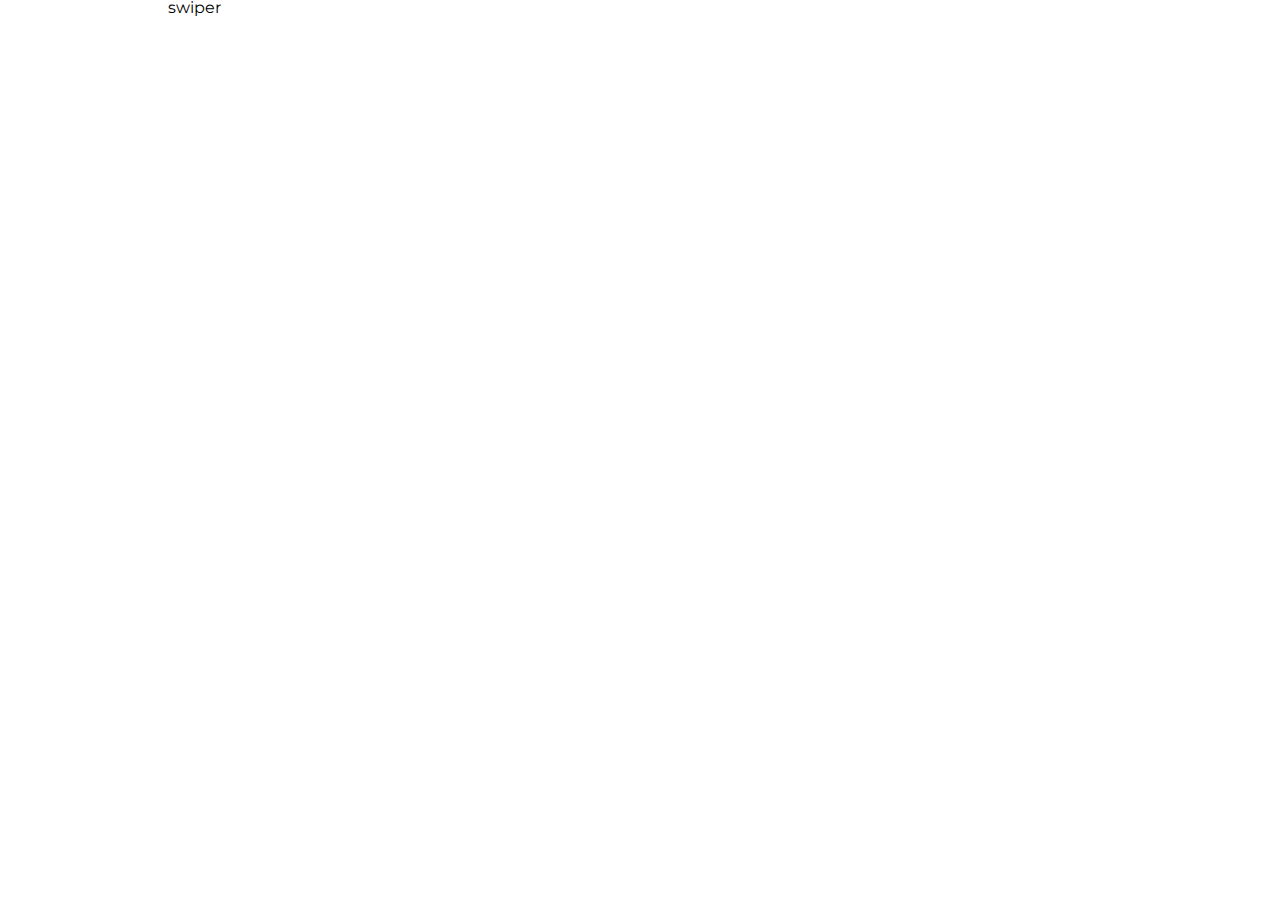
==== index.html @ b935b802 "start" ====
<!DOCTYPE html>
<html lang="ru">
<head>
    <meta charset="UTF-8">
    <meta http-equiv="X-UA-Compatible" content="IE=edge">
    <link rel="shortcut icon" href="#" type="image/x-icon">
    <meta name="viewport" content="width=device-width, initial-scale=1.0">
    <link rel="preconnect" href="https://fonts.googleapis.com">
    <link rel="preconnect" href="https://fonts.gstatic.com" crossorigin>
    <link href="https://fonts.googleapis.com/css2?family=Montserrat&display=swap" rel="stylesheet">
    <link rel="stylesheet" href="/css/reset.css">
    <link rel="stylesheet" href="/css/style.css">
    <link rel="stylesheet" href="/css/swiper-bundle.min.css">
    <title>INDEX</title>
</head>
<body>
    <div class="wrapper">
        <header class="header">
            <div class="container">
                <p>swiper</p>
            </div>
        </header>
        <div class="content">
            <div class="container">
                
            </div>
        </div>
        <footer class="footer">
            <div class="container">

            </div>
        </footer>
    </div>
    <script
  src="https://code.jquery.com/jquery-3.6.0.js"
  integrity="sha256-H+K7U5CnXl1h5ywQfKtSj8PCmoN9aaq30gDh27Xc0jk="
  crossorigin="anonymous"></script>
    <script src="/js/burger.js"></script>
    <script src="/js/form.js"></script>
    <script src="/js/popup.js"></script>
    <script src="/js/script.js"></script>
    <script src="/js/swiper-bundle.min.js"></script>
    <script src="/js/swiper.js"></script>
</body>
</html>
---- css/style.css ----
html, body {
    height:100%;
}

body {
    font-family: 'Montserrat', sans-serif;
}
.wrapper {
    display: flex;
    min-height: 100%;
    flex: 1 1 auto;
    flex-direction: column;
    overflow: hidden;
    
}
.container {
    max-width: 945px;
    margin: 0 auto;
    min-height: 100%;
}
@media (max-width: 1200px) {
    .container {
        max-width: 945px;
        margin: 0 auto;
    }
}
@media (max-width: 992px) {
    .container {
        max-width: 680px;
        margin: 0 auto;
    }
}
@media (max-width: 690px) {
    .container {
        max-width: none;
        margin: 0 auto;
    }
}

/* -------------------------------- HEADER BLOCK -------------------------------- */

.header {
}

/* -------------------------------- END HEADER BLOCK -------------------------------- */
/* -------------------------------- CONTENT BLOCK -------------------------------- */

.content {
    flex: 1 1 auto;
}

/* -------------------------------- END CONTENT BLOCK -------------------------------- */
/* -------------------------------- FOOTER BLOCK -------------------------------- */



/* -------------------------------- END FOOTER BLOCK -------------------------------- */
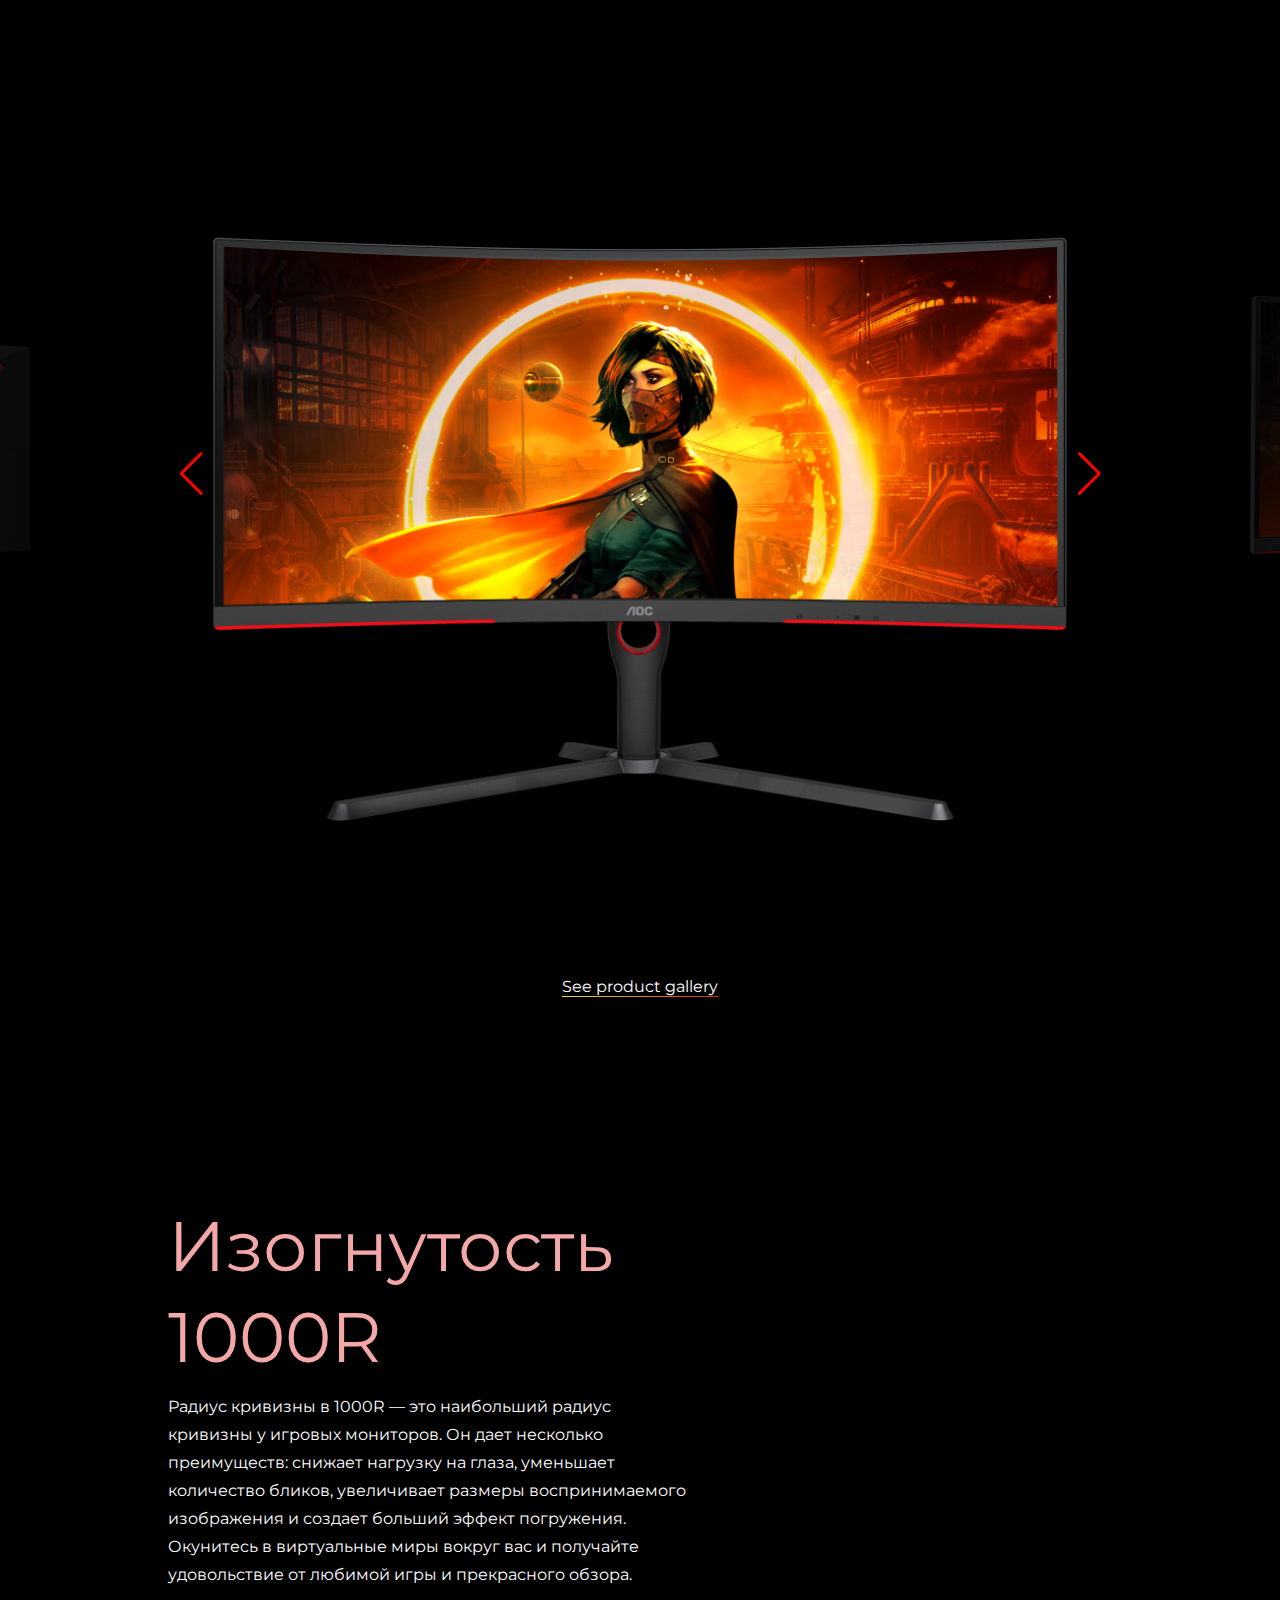
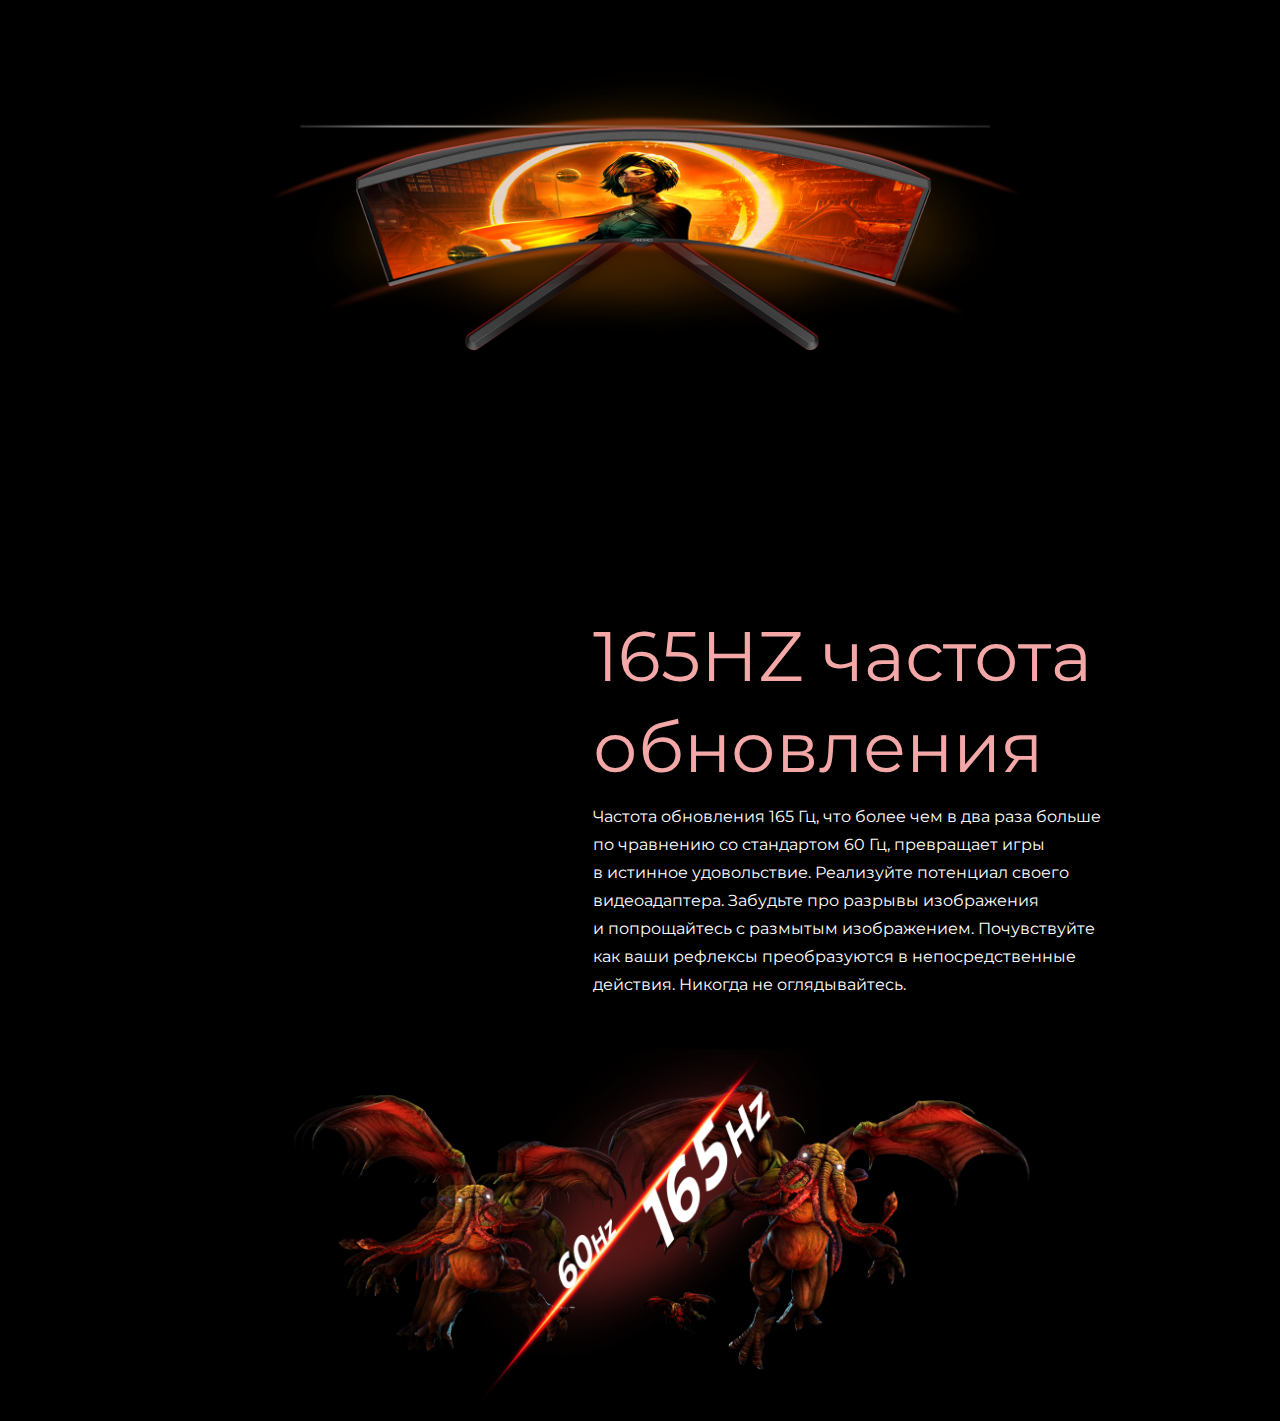
==== commit b8764b91: "preRel" ====
--- a/index.html
+++ b/index.html
@@ -9,7 +9,7 @@
     <link rel="preconnect" href="https://fonts.gstatic.com" crossorigin>
     <link href="https://fonts.googleapis.com/css2?family=Montserrat&display=swap" rel="stylesheet">
     <link rel="stylesheet" href="/css/reset.css">
-    <link rel="stylesheet" href="/css/style.css">
+    <link rel="stylesheet" href="/css/style.css?v1.0.3">
     <link rel="stylesheet" href="/css/swiper-bundle.min.css">
     <title>INDEX</title>
 </head>
@@ -17,28 +17,81 @@
     <div class="wrapper">
         <header class="header">
             <div class="container">
-                <p>swiper</p>
+                <div class="swiper-container">
+                    <div class="swiper-wrapper">
+                        <div class="swiper-slide">
+                            <img src="/images/swiper/1st.png" alt="1st image" class="swiper__img">
+                        </div>
+                        <div class="swiper-slide">
+                            <img src="/images/swiper/2nd.png" alt="2nd image" class="swiper__img">
+                        </div>
+                        <div class="swiper-slide">
+                            <img src="/images/swiper/3rd.png" alt="3rd image" class="swiper__img">
+                        </div>
+                        <div class="swiper-slide">
+                            <img src="/images/swiper/4th.png" alt="4th image" class="swiper__img">
+                        </div>
+                    </div>
+                    <div class="swiper-button-prev"></div>
+                    <div class="swiper-button-next"></div>
+                </div>
+                <div class="swiper__footer">
+                    <div class="swiper__text">
+                        <a href="#popup" class="popup-link">See product gallery</a>
+                    </div>
+                </div>
             </div>
         </header>
         <div class="content">
             <div class="container">
-                
+                <div class="about__row">
+                    <div class="curvature__row">
+                        <div class="curvature__row_text">
+                            <div class="curvature__title title">Изогнутость <br>
+                                1000R</div>
+                            <div class="curvature__text">
+                                <p class="curvature__text_p text">
+                                    Радиус кривизны в&nbsp;1000R&nbsp;&mdash; это наибольший радиус кривизны у&nbsp;игровых мониторов. Он&nbsp;дает несколько преимуществ: снижает нагрузку на&nbsp;глаза, уменьшает количество бликов, увеличивает размеры воспринимаемого изображения и&nbsp;создает больший эффект погружения. Окунитесь в&nbsp;виртуальные миры вокруг вас и&nbsp;получайте удовольствие от&nbsp;любимой игры и&nbsp;прекрасного обзора.
+                                </p>
+                            </div>
+                        </div>
+                        <div class="curvature__image">
+                            <img src="/images/middle.png" alt="curvature__image" class="curvature__image_img image">
+                        </div>
+                    </div>
+                    <div class="frequency__row">
+                        <div class="frequency__row_text">
+                            <div class="frequency__title title">165HZ частота <br>
+                                обновления</div>
+                            <div class="frequency__text">
+                                <p class="frequency__text_p text">
+                                    Частота обновления 165&nbsp;Гц, что более чем в&nbsp;два раза больше по&nbsp;чравнению со&nbsp;стандартом 60&nbsp;Гц, превращает игры в&nbsp;истинное удовольствие. Реализуйте потенциал своего видеоадаптера. Забудьте про разрывы изображения и&nbsp;попрощайтесь с&nbsp;размытым изображением. Почувствуйте как ваши рефлексы преобразуются в&nbsp;непосредственные действия. Никогда не&nbsp;оглядывайтесь.
+                                </p>
+                            </div>
+                        </div>
+                        <div class="frequency__image">
+                            <img src="/images/footer.png" alt="frequency__image" class="frequency__image_img image">
+                        </div>
+                    </div>
+                </div>
             </div>
         </div>
-        <footer class="footer">
-            <div class="container">
-
+    </div>
+    <div id="popup" class="popup">
+        <div class="popup__body">
+            <div class="popup__content">
+                <div class="popup_cl"><a href="#" class="popup__close close-popup"><span class="popup__close_span"></span></a></div>
+                <div class="popup__image">
+                    <img src="/images/swiper/1st.png" alt="1st" class="img__popup">
+                </div>
             </div>
-        </footer>
+        </div>
     </div>
     <script
   src="https://code.jquery.com/jquery-3.6.0.js"
   integrity="sha256-H+K7U5CnXl1h5ywQfKtSj8PCmoN9aaq30gDh27Xc0jk="
   crossorigin="anonymous"></script>
-    <script src="/js/burger.js"></script>
-    <script src="/js/form.js"></script>
     <script src="/js/popup.js"></script>
-    <script src="/js/script.js"></script>
     <script src="/js/swiper-bundle.min.js"></script>
     <script src="/js/swiper.js"></script>
 </body>
--- a/css/style.css
+++ b/css/style.css
@@ -4,6 +4,7 @@
 
 body {
     font-family: 'Montserrat', sans-serif;
+    background-color: black;
 }
 .wrapper {
     display: flex;
@@ -17,6 +18,7 @@
     max-width: 945px;
     margin: 0 auto;
     min-height: 100%;
+    padding: 0 15px;
 }
 @media (max-width: 1200px) {
     .container {
@@ -40,6 +42,39 @@
 /* -------------------------------- HEADER BLOCK -------------------------------- */
 
 .header {
+    width: 100%;
+}
+.swiper-wrapper {
+    width: 100%;
+}
+.swiper-button-prev::after, 
+.swiper-button-next::after {
+    color: red;
+}
+.swiper__img {
+    opacity: 0.4;
+    transition: all 0.8s ease 0s;
+    width: 100%;
+}
+.swiper-slide-active .swiper__img {
+    opacity: 1;
+    transition: all 0.8s ease 0s;
+}
+.swiper__footer {
+    margin-top: 25px;
+    display: flex;
+    align-items: center;
+    justify-content: center;
+}
+.popup-link {
+    text-decoration: none;
+    text-align: center;
+    color: #fff;
+    font-size: 16px;
+    line-height: 1.75;
+    border-bottom: 1px solid yellow;
+    border-image: linear-gradient(to right, rgb(235, 235, 21), rgb(206, 38, 8));
+    border-image-slice: 1;
 }
 
 /* -------------------------------- END HEADER BLOCK -------------------------------- */
@@ -48,10 +83,139 @@
 .content {
     flex: 1 1 auto;
 }
+.about__row {
+    width: 100%;
+    display: flex;
+    flex-direction: column;
+}
+.curvature__row_text {
+    display: flex;
+    width: 55%;
+    flex-direction: column;
+}
+.curvature__row {
+    align-self: flex-start;
+}
+.title {
+    text-align: left;
+    color: rgb(243, 167, 167);
+    font-size: 70px;
+    line-height: 1.3;
+    margin-bottom: 10px;
+    padding-top: 200px;
+}
+.text {
+    text-align: left;
+    color: #fff;
+    font-size: 16px;
+    line-height: 1.75;
+    margin-bottom: 50px;
+}
+.image {
+    width: 100%;
+    height: 100%;
+}
+.frequency__row_text {
+    display: flex;
+    width: 55%;
+    flex-direction: column;
+    align-self: flex-end;
+}
+.frequency__row {
+    display: flex;
+    flex-direction: column;
+}
+@media (max-width: 992px) {
+    .curvature__row_text {
+        width: 90%;
+    }
+    .frequency__row_text {
+        width: 90%;
+        align-self: flex-start;
+    }
+    .title {
+        font-size: 50px;
+    }
+
+}
 
 /* -------------------------------- END CONTENT BLOCK -------------------------------- */
-/* -------------------------------- FOOTER BLOCK -------------------------------- */
-
-
-
-/* -------------------------------- END FOOTER BLOCK -------------------------------- */
+
+
+/* -------------------------------- POPUP BLOCK -------------------------------- */
+
+.popup {
+    background-color: rgba(0, 0, 0, 0.8);
+    position: fixed;
+    width: 100%;
+    height: 100%;
+    top: 0;
+    left: 0;
+    z-index: 55;
+    opacity: 0;
+    visibility: hidden;
+    overflow-y: auto;
+    overflow-x: hidden;
+    transition: all 0.8 ease 0s;
+}
+.popup.open {
+    opacity: 1;
+    visibility: visible;
+}
+.popup.open .popup__content {
+    opacity: 1;
+    transform: translate(0px, 0px);
+}
+.popup__body {
+    min-height: 100%;
+    padding: 30px 10px;
+    display: flex;
+    justify-content: center;
+    align-items: center;
+}
+.popup__content {
+    background-color: #fff;
+    max-width: 800px;
+    padding: 30px;
+    position: relative;
+    border-radius: 10px;
+    transition: all 0.8s ease 0s;
+    opacity: 0;
+    transform: translate(0px, -100%);
+    display: flex;
+    flex-direction: column;
+    align-items: flex-end;
+}
+.popup__cl {
+    max-height: 40px;
+}
+.popup__close {
+    display: block;
+    position: relative;
+    width: 30px;
+    height: 20px;
+    z-index: 3;
+}
+.popup__close:before, .popup__close:after {
+    content: '';
+    background-color: rgb(75, 75, 75);
+    position: absolute;
+    width: 100%;
+    height: 2px;
+    left: 0;
+    transition: all 0.3s ease 0s;
+}
+.popup__close:before {
+    transform: rotate(45deg);
+    top: 9px;
+}
+.popup__close:after {
+    transform: rotate(-45deg);
+    bottom: 9px;
+}
+.img__popup {
+    width: 100%;
+    max-width: 960px;
+}
+
+/* -------------------------------- END POPUP BLOCK -------------------------------- */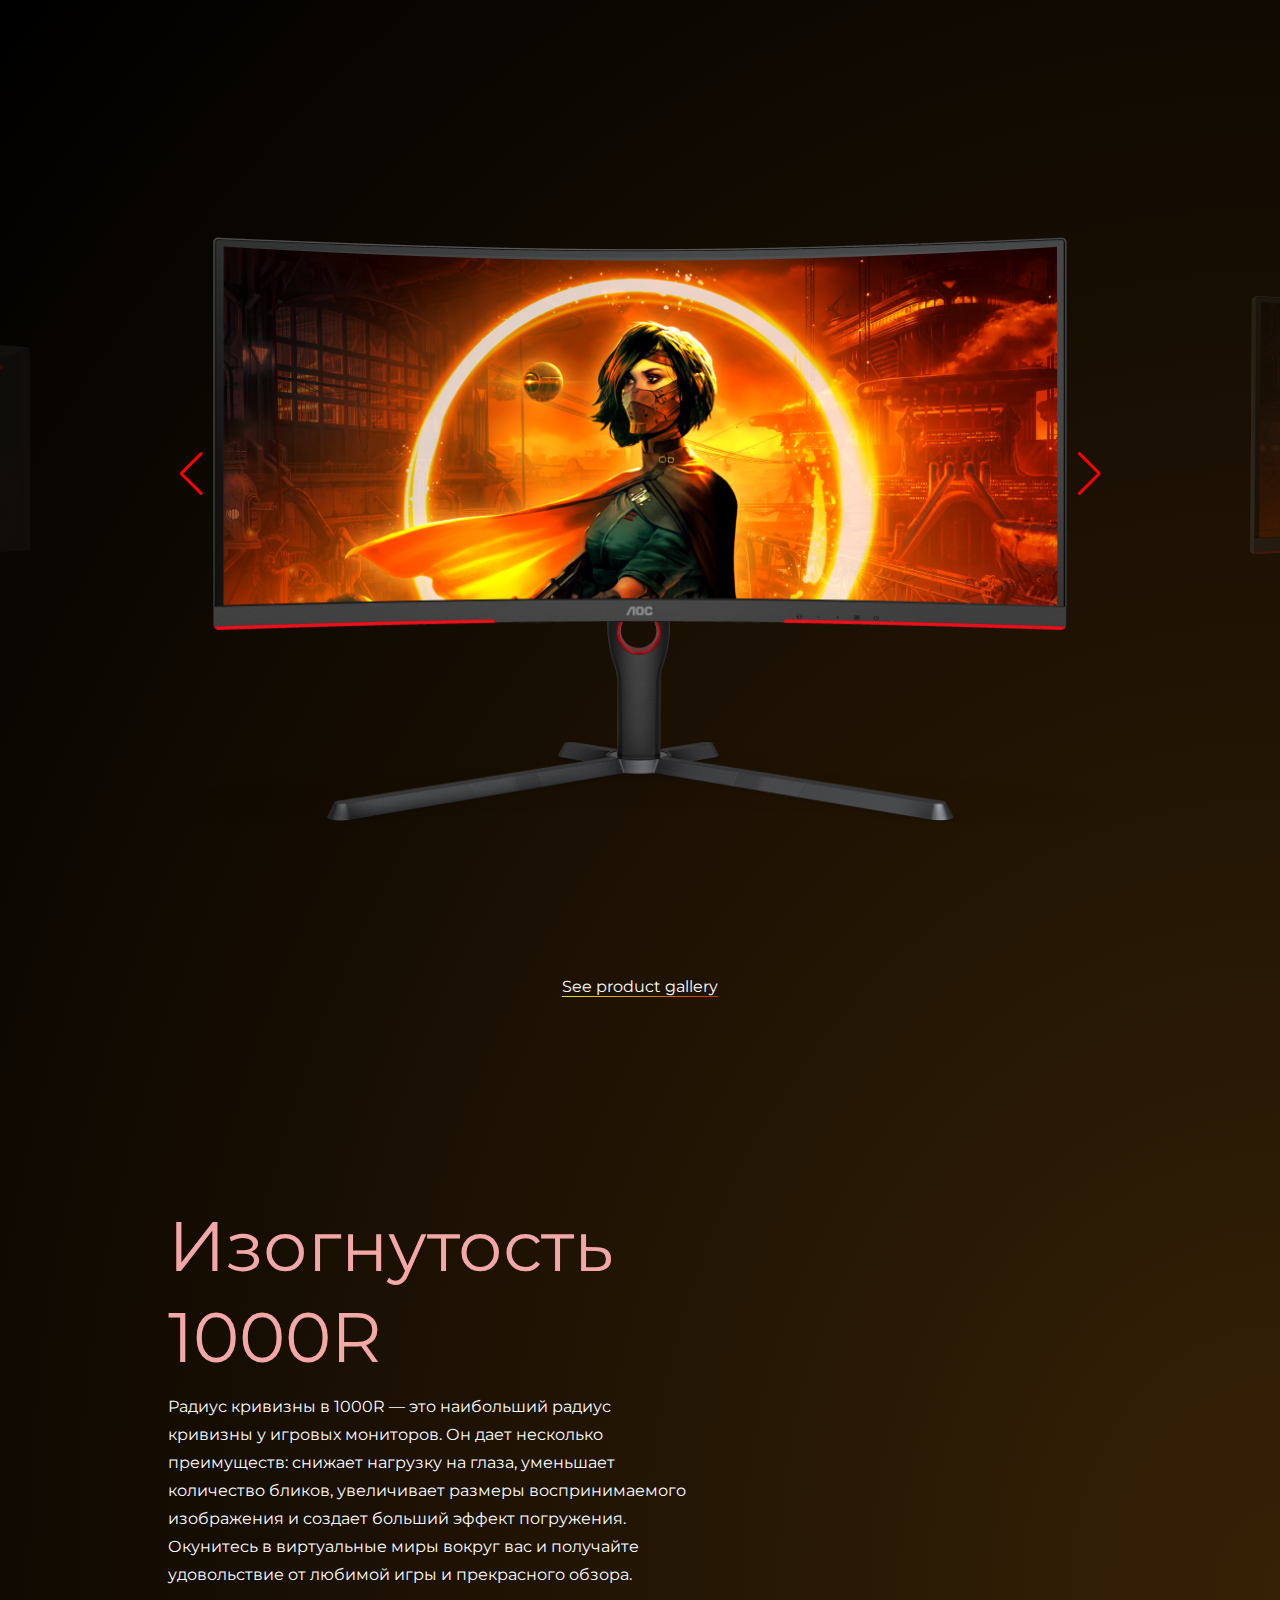
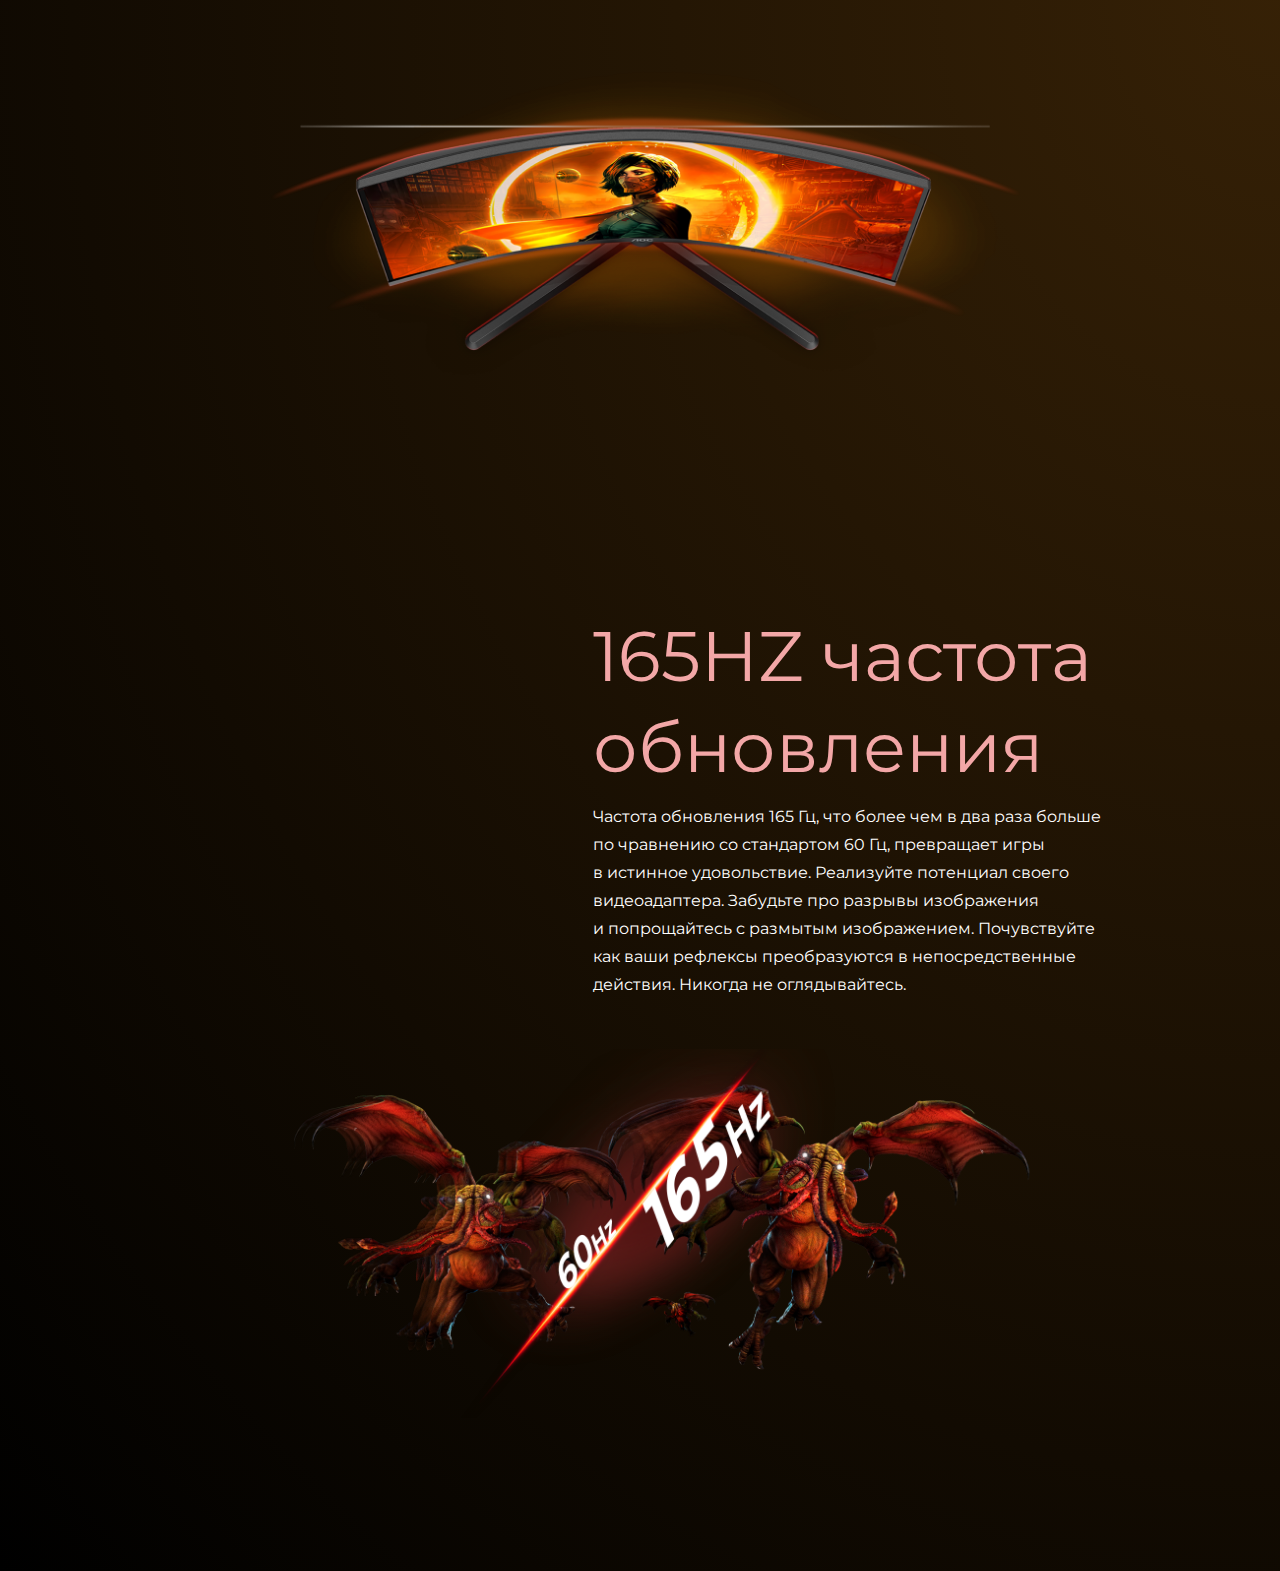
==== commit 582f7bad: "fix" ====
--- a/index.html
+++ b/index.html
@@ -82,7 +82,18 @@
             <div class="popup__content">
                 <div class="popup_cl"><a href="#" class="popup__close close-popup"><span class="popup__close_span"></span></a></div>
                 <div class="popup__image">
-                    <img src="/images/swiper/1st.png" alt="1st" class="img__popup">
+                    <div class="image__item">
+                        <img src="/images/swiper/1st.png" alt="1st" class="img__popup">
+                    </div>
+                    <div class="image__item">
+                        <img src="/images/swiper/2nd.png" alt="2nd" class="img__popup">
+                    </div>
+                    <div class="image__item">
+                        <img src="/images/swiper/3rd.png" alt="3rd" class="img__popup">
+                    </div>
+                    <div class="image__item">
+                        <img src="/images/swiper/4th.png" alt="4th" class="img__popup">
+                    </div>
                 </div>
             </div>
         </div>
--- a/css/style.css
+++ b/css/style.css
@@ -4,7 +4,7 @@
 
 body {
     font-family: 'Montserrat', sans-serif;
-    background-color: black;
+    
 }
 .wrapper {
     display: flex;
@@ -12,7 +12,7 @@
     flex: 1 1 auto;
     flex-direction: column;
     overflow: hidden;
-    
+    background: radial-gradient(at right center, rgb(54, 33, 6), #000);
 }
 .container {
     max-width: 945px;
@@ -52,7 +52,7 @@
     color: red;
 }
 .swiper__img {
-    opacity: 0.4;
+    opacity: 0.2;
     transition: all 0.8s ease 0s;
     width: 100%;
 }
@@ -87,6 +87,7 @@
     width: 100%;
     display: flex;
     flex-direction: column;
+    padding-bottom: 150px;
 }
 .curvature__row_text {
     display: flex;
@@ -174,7 +175,7 @@
     align-items: center;
 }
 .popup__content {
-    background-color: #fff;
+    background: radial-gradient(at right center, rgb(117, 47, 14), rgb(0, 0, 0));
     max-width: 800px;
     padding: 30px;
     position: relative;
@@ -198,7 +199,7 @@
 }
 .popup__close:before, .popup__close:after {
     content: '';
-    background-color: rgb(75, 75, 75);
+    background-color: rgb(243, 101, 101);
     position: absolute;
     width: 100%;
     height: 2px;
@@ -213,6 +214,21 @@
     transform: rotate(-45deg);
     bottom: 9px;
 }
+.popup__image {
+    margin: 5px;
+    display: flex;
+    flex-wrap: wrap;
+    gap: 30px 20px;
+    padding-bottom: 25px;
+}
+.image__item {
+    flex: 1 1 calc((100% / 2) - 20px);
+}
+@media (max-width: 992px) {
+    .image__item {
+        flex: 1 1 100%;
+    }
+}
 .img__popup {
     width: 100%;
     max-width: 960px;
